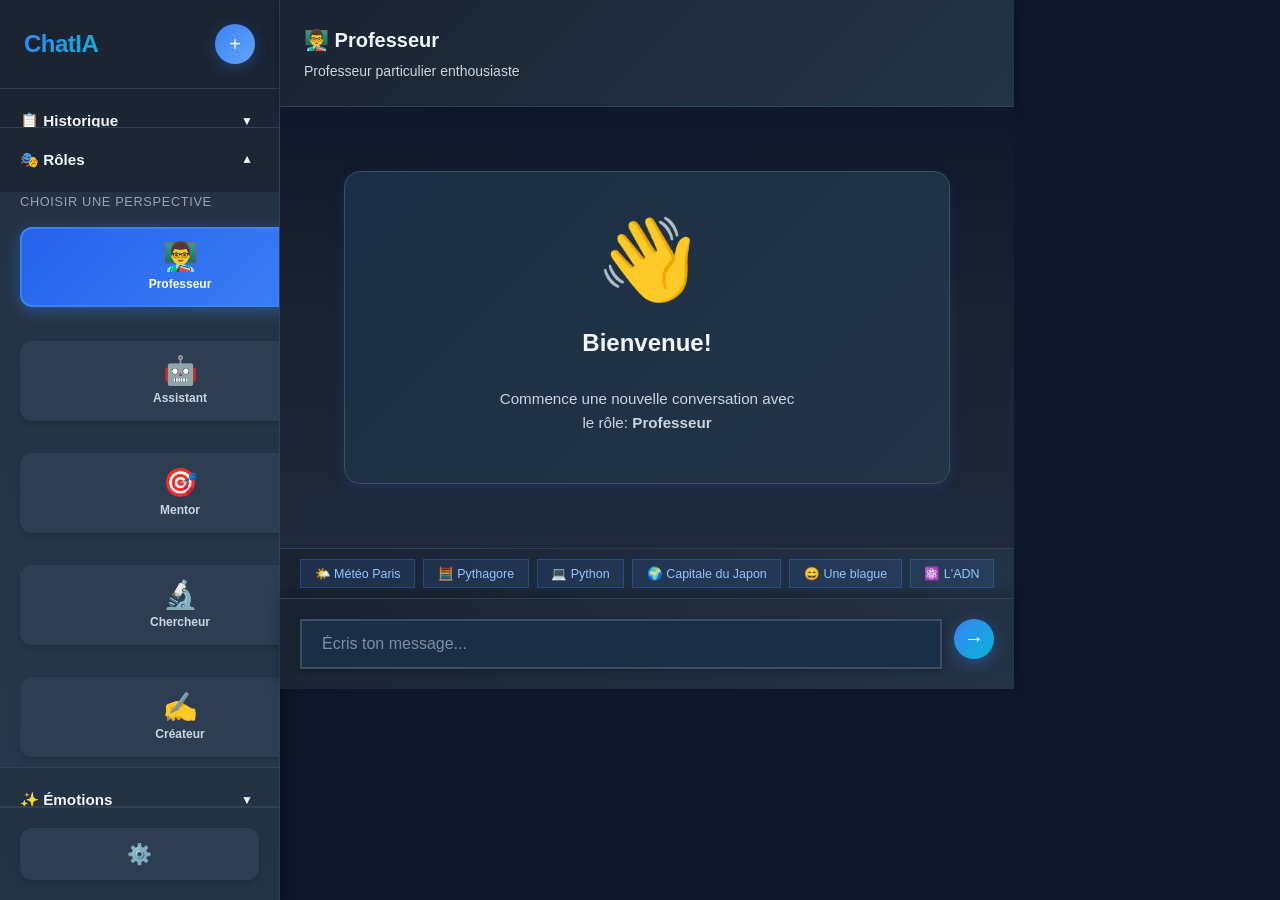
==== index.html @ e0b069ee "first commit" ====
<!DOCTYPE html>
<html lang="fr">
<head>
  <meta charset="UTF-8" />
  <meta name="viewport" content="width=device-width, initial-scale=1.0" />
  <title>ChatBot Intelligent</title>
  <link rel="stylesheet" href="styles.css" />
</head>
<body>
  <div class="app-container">
    <!-- ════════════════════════════════════════════════════════════
         SIDEBAR — Historique + Rôles
         ════════════════════════════════════════════════════════════ -->
    <aside class="sidebar">
      <!-- Header Sidebar -->
      <div class="sidebar-header">
        <h1 class="app-title">ChatIA</h1>
        <button class="btn-new-chat" id="btn-new-chat" title="Nouvelle conversation">
          <span class="icon">+</span>
        </button>
      </div>

      <!-- ACCORDÉON 1: Historique -->
      <div class="accordion-section">
        <button class="accordion-header" id="accordion-historique">
          <span class="accordion-title">📋 Historique</span>
          <span class="accordion-toggle">▼</span>
        </button>
        <div class="accordion-content" id="content-historique">
          <div class="content-inner">
            <div class="historique-list" id="historique-list">
              <!-- Les conversations passées s'ajoutent ici -->
            </div>
            <button class="btn-clear-history" id="btn-clear-history" title="Supprimer l'historique">
              <span class="icon">🗑️</span>
              <span class="text">Supprimer l'historique</span>
            </button>
          </div>
        </div>
      </div>

      <!-- ACCORDÉON 2: Rôles -->
      <div class="accordion-section">
        <button class="accordion-header" id="accordion-roles">
          <span class="accordion-title">🎭 Rôles</span>
          <span class="accordion-toggle">▼</span>
        </button>
        <div class="accordion-content open" id="content-roles">
          <div class="content-inner">
            <p class="accordion-subtitle">Choisir une perspective</p>
            <div class="roles-grid">
              <button class="role-btn-compact active" data-role="professeur" title="Professeur particulier">
                <span class="icon-large">👨‍🏫</span>
                <span class="label">Professeur</span>
              </button>
              <button class="role-btn-compact" data-role="assistant" title="Assistant général">
                <span class="icon-large">🤖</span>
                <span class="label">Assistant</span>
              </button>
              <button class="role-btn-compact" data-role="mentor" title="Mentor motivant">
                <span class="icon-large">🎯</span>
                <span class="label">Mentor</span>
              </button>
              <button class="role-btn-compact" data-role="chercheur" title="Chercheur expert">
                <span class="icon-large">🔬</span>
                <span class="label">Chercheur</span>
              </button>
              <button class="role-btn-compact" data-role="createur" title="Créatif/Écrivain">
                <span class="icon-large">✍️</span>
                <span class="label">Créateur</span>
              </button>
              <button class="role-btn-compact" data-role="developpeur" title="Développeur">
                <span class="icon-large">💻</span>
                <span class="label">Développeur</span>
              </button>
              <button class="role-btn-compact" data-role="analyste" title="Analyste">
                <span class="icon-large">📊</span>
                <span class="label">Analyste</span>
              </button>
              <button class="role-btn-compact" data-role="debatteur" title="Débatteur">
                <span class="icon-large">🎤</span>
                <span class="label">Débatteur</span>
              </button>
              <button class="role-btn-compact" data-role="conteur" title="Conteur">
                <span class="icon-large">📖</span>
                <span class="label">Conteur</span>
              </button>
            </div>
          </div>
        </div>
      </div>

      <!-- ACCORDÉON 3: Personnalités/Émotions -->
      <div class="accordion-section">
        <button class="accordion-header" id="accordion-personalities">
          <span class="accordion-title">✨ Émotions</span>
          <span class="accordion-toggle">▼</span>
        </button>
        <div class="accordion-content" id="content-personalities">
          <div class="content-inner">
            <p class="accordion-subtitle">Ajouter un ton (optionnel)</p>
            <div class="personalities-grid">
              <button class="personality-btn-compact" data-personality="optimiste" title="Optimiste">
                <span class="icon-medium">☀️</span>
                <span class="label">Optimiste</span>
              </button>
              <button class="personality-btn-compact" data-personality="pragmatique" title="Pragmatique">
                <span class="icon-medium">🛠️</span>
                <span class="label">Pragmatique</span>
              </button>
              <button class="personality-btn-compact" data-personality="creatif" title="Créatif">
                <span class="icon-medium">🌈</span>
                <span class="label">Créatif</span>
              </button>
              <button class="personality-btn-compact" data-personality="sarcastique" title="Sarcastique">
                <span class="icon-medium">😏</span>
                <span class="label">Sarcastique</span>
              </button>
              <button class="personality-btn-compact" data-personality="bienveillant" title="Bienveillant">
                <span class="icon-medium">💚</span>
                <span class="label">Bienveillant</span>
              </button>
              <button class="personality-btn-compact" data-personality="passionne" title="Passionné">
                <span class="icon-medium">🔥</span>
                <span class="label">Passionné</span>
              </button>
              <button class="personality-btn-compact" data-personality="analytique" title="Analytique">
                <span class="icon-medium">🧠</span>
                <span class="label">Analytique</span>
              </button>
              <button class="personality-btn-compact" data-personality="audacieux" title="Audacieux">
                <span class="icon-medium">🚀</span>
                <span class="label">Audacieux</span>
              </button>
              <button class="personality-btn-compact" data-personality="none" title="Aucune personnalité">
                <span class="icon-medium">✕</span>
                <span class="label">Aucune</span>
              </button>
            </div>
          </div>
        </div>
      </div>

      <!-- Configuration -->
      <div class="section-config">
        <button class="btn-config" id="btn-config" title="Paramètres">⚙️</button>
      </div>
    </aside>

    <!-- ════════════════════════════════════════════════════════════
         MAIN CHAT ZONE
         ════════════════════════════════════════════════════════════ -->
    <main class="chat-container">
      <!-- Header Chat -->
      <header class="chat-header">
        <div class="header-info">
          <h2 id="current-role-display">👨‍🏫 Professeur</h2>
          <p id="current-role-desc">Professeur particulier enthousiaste</p>
        </div>
        <button class="btn-menu" id="btn-menu-toggle">☰</button>
      </header>

      <!-- Zone Messages -->
      <div class="chat-messages" id="chat-messages">
        <div class="message-welcome">
          <div class="welcome-icon">👋</div>
          <h3>Bienvenue!</h3>
          <p id="welcome-text">Sélectionnez un rôle et commencez à discuter</p>
        </div>
      </div>

      <!-- Suggestion Chips -->
      <div class="suggestion-chips" id="suggestion-chips">
        <button class="chip" data-query="météo Paris">🌤️ Météo Paris</button>
        <button class="chip" data-query="Théorème de Pythagore">🧮 Pythagore</button>
        <button class="chip" data-query="Apprendre Python">💻 Python</button>
        <button class="chip" data-query="Capitale du Japon">🌍 Capitale du Japon</button>
        <button class="chip" data-query="Raconte-moi une blague">😄 Une blague</button>
        <button class="chip" data-query="L'ADN c'est quoi ?">⚛️ L'ADN</button>
      </div>

      <!-- Zone Saisie -->
      <form class="chat-input-form" id="chat-form">
        <input
          type="text"
          id="chat-input"
          class="chat-input"
          placeholder="Écris ton message..."
          autocomplete="off"
        />
        <button type="submit" class="btn-send" title="Envoyer">
          <span class="icon">→</span>
        </button>
      </form>
    </main>
  </div>

  <!-- ════════════════════════════════════════════════════════════
       MODAL CONFIGURATION
       ════════════════════════════════════════════════════════════ -->
  <div class="modal" id="modal-config">
    <div class="modal-content">
      <div class="modal-header">
        <h3>Paramètres API</h3>
        <button class="btn-close" id="btn-close-modal">✕</button>
      </div>

      <div class="modal-body">
        <div class="config-group">
          <label>Clé Claude (Anthropic)</label>
          <input type="password" id="input-claude" placeholder="sk-ant-…" autocomplete="off" />
          <small>Obtenir une clé : <a href="https://console.anthropic.com" target="_blank">console.anthropic.com</a></small>
        </div>

        <div class="config-group">
          <label>Clé Gemini (Google)</label>
          <input type="password" id="input-gemini" placeholder="AIzaSy…" autocomplete="off" />
          <small>Obtenir une clé : <a href="https://aistudio.google.com/apikey" target="_blank">aistudio.google.com/apikey</a></small>
        </div>

        <div class="config-group">
          <label>Clé Google Custom Search</label>
          <input type="password" id="input-apikey" placeholder="AIzaSy…" autocomplete="off" />
          <small>Obtenir une clé : <a href="https://console.cloud.google.com" target="_blank">console.cloud.google.com</a></small>
        </div>
      </div>

      <div class="modal-footer">
        <button class="btn btn-secondary" id="btn-clear-keys">Effacer</button>
        <button class="btn btn-primary" id="btn-save-keys">Enregistrer</button>
      </div>

      <div id="config-message" class="config-message"></div>
    </div>
  </div>

  <!-- ════════════════════════════════════════════════════════════
       INDICATEUR FRAPPE
       ════════════════════════════════════════════════════════════ -->
  <div class="typing-indicator" id="typing-indicator">
    <span class="dot"></span>
    <span class="dot"></span>
    <span class="dot"></span>
  </div>

  <script src="roles.js"></script>
  <script src="lessons.js"></script>
  <script src="api.js"></script>
  <script src="storage.js"></script>
  <script src="chat.js"></script>
</body>
</html>
---- styles.css ----
/* ═══════════════════════════════════════════════════════════════════════════
   VARIABLES & DESIGN SYSTEM - DARK MODE MODERNE & PROFESSIONNEL
   ═══════════════════════════════════════════════════════════════════════════ */

:root {
  --primary: #3b82f6;
  --primary-dark: #1e40af;
  --primary-light: #60a5fa;
  --secondary: #06b6d4;
  --accent: #f97316;
  --success: #10b981;
  --warning: #f59e0b;
  --error: #ef4444;

  /* Dark Mode - Sombre & Moderne */
  --bg-primary: #0f172a;
  --bg-secondary: #1a2332;
  --bg-tertiary: #243447;
  --bg-light: #2d3e52;
  --bg-dark: #0a0f1a;

  --text-primary: #f1f5f9;
  --text-secondary: #cbd5e1;
  --text-light: #94a3b8;
  --text-invert: #ffffff;

  --border: #334155;
  --border-light: #475569;

  --shadow-sm: 0 1px 3px 0 rgba(0, 0, 0, 0.3);
  --shadow-md: 0 4px 12px 0 rgba(0, 0, 0, 0.4);
  --shadow-lg: 0 10px 24px 0 rgba(0, 0, 0, 0.5);
  --shadow-xl: 0 20px 40px 0 rgba(0, 0, 0, 0.6);

  --radius-sm: 0.375rem;
  --radius-md: 0.5rem;
  --radius-lg: 0.75rem;
  --radius-xl: 1rem;
  --radius-2xl: 1.5rem;

  --transition: all 0.3s cubic-bezier(0.4, 0, 0.2, 1);
  --transition-fast: all 0.15s ease;
}

/* ═══════════════════════════════════════════════════════════════════════════
   RESET & BASE STYLES
   ═══════════════════════════════════════════════════════════════════════════ */

* {
  margin: 0;
  padding: 0;
  box-sizing: border-box;
}

html {
  scroll-behavior: smooth;
}

body {
  font-family: -apple-system, BlinkMacSystemFont, 'Segoe UI', 'Roboto', 'Oxygen',
    'Ubuntu', 'Cantarell', 'Fira Sans', 'Droid Sans', 'Helvetica Neue',
    sans-serif;
  background: linear-gradient(135deg, #0f172a 0%, #1a2332 50%, #243447 100%);
  color: var(--text-primary);
  line-height: 1.6;
  -webkit-font-smoothing: antialiased;
  -moz-osx-font-smoothing: grayscale;
  min-height: 100vh;
}

button {
  font-family: inherit;
  font-size: inherit;
  cursor: pointer;
  border: none;
  outline: none;
}

input,
textarea {
  font-family: inherit;
  font-size: inherit;
}

a {
  color: var(--primary);
  text-decoration: none;
  transition: var(--transition-fast);
}

a:hover {
  color: var(--primary-dark);
  text-decoration: underline;
}

/* ═══════════════════════════════════════════════════════════════════════════
   LAYOUT PRINCIPAL
   ═══════════════════════════════════════════════════════════════════════════ */

.app-container {
  display: flex;
  height: 100vh;
  background-color: var(--bg-primary);
}

/* ─── SIDEBAR ─── */
.sidebar {
  width: 280px;
  background: linear-gradient(180deg, #1a2332 0%, #243447 100%);
  border-right: 1px solid var(--border);
  display: flex;
  flex-direction: column;
  overflow-y: auto;
  overflow-x: hidden;
  transition: var(--transition);
  box-shadow: 4px 0 12px rgba(0, 0, 0, 0.4);
}

.sidebar-header {
  display: flex;
  align-items: center;
  justify-content: space-between;
  padding: 1.5rem;
  border-bottom: 1px solid var(--border);
  gap: 0.75rem;
  flex-shrink: 0;
}

.app-title {
  font-size: 1.5rem;
  font-weight: 700;
  background: linear-gradient(135deg, var(--primary) 0%, var(--secondary) 100%);
  -webkit-background-clip: text;
  -webkit-text-fill-color: transparent;
  background-clip: text;
  margin: 0;
  letter-spacing: -0.5px;
}

.btn-new-chat {
  width: 2.5rem;
  height: 2.5rem;
  border-radius: 50%;
  background: linear-gradient(135deg, var(--primary) 0%, var(--primary-light) 100%);
  color: var(--text-invert);
  display: flex;
  align-items: center;
  justify-content: center;
  font-size: 1.25rem;
  transition: var(--transition-fast);
  box-shadow: 0 4px 15px rgba(59, 130, 246, 0.3);
  border: none;
  cursor: pointer;
}

.btn-new-chat:hover {
  transform: translateY(-2px);
  box-shadow: 0 8px 25px rgba(59, 130, 246, 0.4);
}

.btn-new-chat:active {
  transform: translateY(0);
}

/* ─── SECTIONS DE LA SIDEBAR ─── */
.section-historique,
.section-roles {
  padding: 1.25rem;
  flex: 1;
  min-height: 0;
  display: flex;
  flex-direction: column;
}

.section-historique {
  border-bottom: 1px solid var(--border);
}

.section-title {
  font-size: 0.875rem;
  font-weight: 600;
  text-transform: uppercase;
  letter-spacing: 0.05em;
  color: var(--text-secondary);
  margin-bottom: 0.75rem;
}

.historique-list {
  display: flex;
  flex-direction: column;
  gap: 0.5rem;
  overflow-y: auto;
  flex: 1;
  min-height: 0;
}

.historique-item {
  padding: 0.75rem;
  background-color: #2d3e52;
  border: 1px solid transparent;
  border-radius: var(--radius-md);
  cursor: pointer;
  transition: var(--transition-fast);
  font-size: 0.875rem;
  color: #cbd5e1;
  white-space: nowrap;
  overflow: hidden;
  text-overflow: ellipsis;
  box-shadow: 0 2px 6px rgba(0, 0, 0, 0.2);
}

.historique-item:hover {
  background-color: #3f4f63;
  color: #f1f5f9;
  border-color: #3b82f6;
  transform: translateX(2px);
  box-shadow: 0 4px 8px rgba(59, 130, 246, 0.2);
}

.historique-item.active {
  background: linear-gradient(135deg, #2563eb 0%, #3b82f6 100%);
  color: #ffffff;
  border-color: #3b82f6;
  box-shadow: 0 4px 12px rgba(59, 130, 246, 0.3);
  font-weight: 600;
}

/* ─── ROLES ─── */
.roles-list {
  display: flex;
  flex-direction: column;
  gap: 0.75rem;
}

.role-btn {
  display: flex;
  align-items: center;
  gap: 0.75rem;
  padding: 0.875rem 1.125rem;
  background-color: #2d3e52;
  border: 2px solid transparent;
  border-radius: var(--radius-lg);
  transition: var(--transition-fast);
  cursor: pointer;
  text-align: left;
  color: #cbd5e1;
  box-shadow: 0 2px 6px rgba(0, 0, 0, 0.2);
}

.role-btn:hover {
  background-color: #3f4f63;
  border-color: #3b82f6;
  color: #f1f5f9;
  transform: translateY(-1px);
  box-shadow: 0 4px 12px rgba(59, 130, 246, 0.2);
}

.role-btn.active {
  background: linear-gradient(135deg, #2563eb 0%, #3b82f6 100%);
  border-color: #3b82f6;
  color: #ffffff;
  box-shadow: 0 4px 15px rgba(59, 130, 246, 0.4);
  transform: translateY(-1px);
}

.role-icon {
  font-size: 1.5rem;
  line-height: 1;
}

.role-name {
  font-size: 0.875rem;
  font-weight: 600;
  flex: 1;
}

/* ─── CONFIG SECTION ─── */
.section-config {
  padding: 1.25rem;
  border-top: 1px solid var(--border);
  flex-shrink: 0;
}

.btn-config {
  width: 100%;
  padding: 0.75rem;
  background-color: #2d3e52;
  border: 2px solid transparent;
  border-radius: var(--radius-lg);
  font-size: 1.25rem;
  transition: var(--transition-fast);
  box-shadow: 0 2px 6px rgba(0, 0, 0, 0.2);
  cursor: pointer;
  color: #cbd5e1;
}

.btn-config:hover {
  background-color: #3f4f63;
  border-color: #3b82f6;
  transform: translateY(-1px);
}

/* ═══════════════════════════════════════════════════════════════════════════
   RÔLES ET PERSONNALITÉS - NOUVELLE STRUCTURE
   ═══════════════════════════════════════════════════════════════════════════ */

.section-header-compact {
  display: flex;
  flex-direction: column;
  gap: 0.25rem;
  margin-bottom: 1rem;
}

.section-subtitle {
  font-size: 0.75rem;
  color: var(--text-light);
  font-weight: 500;
  text-transform: uppercase;
  letter-spacing: 0.05em;
}

/* ═══════════════════════════════════════════════════════════════════════════
   ACCORDÉONS
   ═══════════════════════════════════════════════════════════════════════════ */

.accordion-section {
  border-bottom: 1px solid var(--border);
  overflow: hidden;
}

.accordion-header {
  width: 100%;
  display: flex;
  align-items: center;
  justify-content: space-between;
  padding: 1.25rem;
  background-color: transparent;
  border: none;
  cursor: pointer;
  transition: var(--transition-fast);
  font-weight: 600;
  font-size: 0.95rem;
  color: var(--text-primary);
  gap: 1rem;
}

.accordion-header:hover {
  background-color: rgba(59, 130, 246, 0.1);
  color: var(--primary-light);
}

.accordion-title {
  flex: 1;
  text-align: left;
}

.accordion-toggle {
  display: inline-flex;
  align-items: center;
  justify-content: center;
  width: 24px;
  height: 24px;
  transition: transform 0.3s ease;
  line-height: 1;
  font-size: 0.75rem;
}

.accordion-content {
  max-height: 0;
  overflow: hidden;
  transition: max-height 0.3s ease, padding 0.3s ease;
  background-color: rgba(45, 62, 82, 0.5);
}

.accordion-content.open {
  max-height: 1000px;
  overflow-y: auto;
}

.accordion-header[aria-expanded="true"] .accordion-toggle {
  transform: rotate(180deg);
}

.content-inner {
  padding: 0 1.25rem 1.25rem 1.25rem;
  display: flex;
  flex-direction: column;
  gap: 1rem;
}

.accordion-subtitle {
  font-size: 0.8rem;
  color: var(--text-light);
  font-weight: 500;
  text-transform: uppercase;
  letter-spacing: 0.05em;
  margin: 0;
}

/* ─── BOUTON SUPPRESSION HISTORIQUE ─── */
.btn-clear-history {
  display: flex;
  align-items: center;
  gap: 0.75rem;
  padding: 0.75rem 1rem;
  width: 100%;
  background-color: rgba(239, 68, 68, 0.1);
  border: 1px solid rgba(239, 68, 68, 0.3);
  border-radius: var(--radius-lg);
  color: #fca5a5;
  font-weight: 600;
  font-size: 0.875rem;
  cursor: pointer;
  transition: var(--transition-fast);
}

.btn-clear-history:hover {
  background-color: rgba(239, 68, 68, 0.2);
  border-color: #ef4444;
  color: #fecaca;
  transform: translateY(-1px);
}

.btn-clear-history:active {
  transform: translateY(0);
}

.btn-clear-history .icon {
  font-size: 1rem;
}

.btn-clear-history .text {
  flex: 1;
}

/* ─── GRILLE DES RÔLES ─── */
.roles-grid {
  display: grid;
  grid-template-columns: repeat(3, 1fr);
  gap: 0.5rem;
}

.role-btn-compact {
  display: flex;
  flex-direction: column;
  align-items: center;
  justify-content: center;
  gap: 0.375rem;
  padding: 0.75rem 0.5rem;
  background-color: #2d3e52;
  border: 2px solid transparent;
  border-radius: var(--radius-lg);
  cursor: pointer;
  transition: var(--transition-fast);
  box-shadow: 0 2px 6px rgba(0, 0, 0, 0.2);
  min-height: 80px;
}

.role-btn-compact:hover {
  background-color: #3f4f63;
  border-color: var(--primary-light);
  transform: translateY(-2px);
  box-shadow: 0 4px 12px rgba(59, 130, 246, 0.2);
}

.role-btn-compact.active {
  background: linear-gradient(135deg, #2563eb 0%, #3b82f6 100%);
  border-color: #3b82f6;
  box-shadow: 0 4px 15px rgba(59, 130, 246, 0.4);
  transform: translateY(-2px);
}

.role-btn-compact .icon-large {
  font-size: 1.75rem;
  line-height: 1;
  display: block;
}

.role-btn-compact .label {
  font-size: 0.75rem;
  font-weight: 600;
  color: #cbd5e1;
  text-align: center;
  line-height: 1.2;
}

.role-btn-compact.active .label {
  color: #ffffff;
}

/* ─── GRILLE DES PERSONNALITÉS ─── */
.section-personalities {
  padding: 1.25rem;
  border-bottom: 1px solid var(--border);
}

.personalities-grid {
  display: grid;
  grid-template-columns: repeat(3, 1fr);
  gap: 0.5rem;
}

.personality-btn-compact {
  display: flex;
  flex-direction: column;
  align-items: center;
  justify-content: center;
  gap: 0.375rem;
  padding: 0.75rem 0.5rem;
  background-color: #2d3e52;
  border: 2px solid transparent;
  border-radius: var(--radius-lg);
  cursor: pointer;
  transition: var(--transition-fast);
  box-shadow: 0 2px 6px rgba(0, 0, 0, 0.2);
  min-height: 75px;
}

.personality-btn-compact:hover {
  background-color: #3f4f63;
  border-color: #10b981;
  transform: translateY(-2px);
  box-shadow: 0 4px 12px rgba(16, 185, 129, 0.2);
}

.personality-btn-compact.active {
  background: linear-gradient(135deg, #059669 0%, #10b981 100%);
  border-color: #10b981;
  box-shadow: 0 4px 15px rgba(16, 185, 129, 0.4);
  transform: translateY(-2px);
}

.personality-btn-compact .icon-medium {
  font-size: 1.5rem;
  line-height: 1;
  display: block;
}

.personality-btn-compact .label {
  font-size: 0.7rem;
  font-weight: 600;
  color: #cbd5e1;
  text-align: center;
  line-height: 1.2;
}

.personality-btn-compact.active .label {
  color: #ffffff;
}
  box-shadow: 0 4px 12px rgba(59, 130, 246, 0.2);
  color: #f1f5f9;
}

/* ═══════════════════════════════════════════════════════════════════════════
   CHAT CONTAINER
   ═══════════════════════════════════════════════════════════════════════════ */

.chat-container {
  flex: 1;
  display: flex;
  flex-direction: column;
  background-color: var(--bg-primary);
}

/* ─── CHAT HEADER ─── */
.chat-header {
  display: flex;
  align-items: center;
  justify-content: space-between;
  padding: 1.5rem;
  border-bottom: 1px solid var(--border);
  background: linear-gradient(135deg, #1a2332 0%, #243447 100%);
  flex-shrink: 0;
  box-shadow: 0 4px 12px rgba(0, 0, 0, 0.3);
}

.header-info h2 {
  font-size: 1.25rem;
  margin: 0;
  margin-bottom: 0.25rem;
}

.header-info p {
  font-size: 0.875rem;
  color: var(--text-secondary);
  margin: 0;
}

.btn-menu {
  display: none;
  font-size: 1.5rem;
  background: none;
  color: var(--text-primary);
}

/* ─── CHAT MESSAGES ZONE ─── */
.chat-messages {
  flex: 1;
  overflow-y: auto;
  padding: 2rem 2rem;
  display: flex;
  flex-direction: column;
  gap: 1.5rem;
  background: linear-gradient(180deg, #0f172a 0%, #1a2332 50%, #1e293b 100%);
  scroll-behavior: smooth;
}

.chat-messages::-webkit-scrollbar {
  width: 6px;
}

.chat-messages::-webkit-scrollbar-track {
  background: transparent;
}

.chat-messages::-webkit-scrollbar-thumb {
  background: var(--border);
  border-radius: 3px;
}

.chat-messages::-webkit-scrollbar-thumb:hover {
  background: var(--text-light);
}

/* Message Welcome */
.message-welcome {
  display: flex;
  flex-direction: column;
  align-items: center;
  justify-content: center;
  text-align: center;
  gap: 1.5rem;
  padding: 3rem 2rem;
  color: #cbd5e1;
  background: linear-gradient(135deg, #1a2f45 0%, #243447 100%);
  border-radius: var(--radius-xl);
  margin: 2rem;
  border: 1px solid #3f4f63;
  box-shadow: 0 4px 12px rgba(59, 130, 246, 0.15);
}

.welcome-icon {
  font-size: 5rem;
  line-height: 1;
  animation: bounce 2s ease-in-out infinite;
}

@keyframes bounce {
  0%, 100% { transform: translateY(0); }
  50% { transform: translateY(-10px); }
}

.message-welcome h3 {
  font-size: 1.5rem;
  color: #f1f5f9;
  margin: 0;
  font-weight: 700;
}

.message-welcome p {
  margin: 0;
  max-width: 300px;
  font-size: 0.95rem;
  line-height: 1.6;
}

/* Messages */
.message {
  display: flex;
  gap: 0.75rem;
  animation: slideIn 0.3s ease-out;
}

@keyframes slideIn {
  from {
    opacity: 0;
    transform: translateY(10px);
  }
  to {
    opacity: 1;
    transform: translateY(0);
  }
}

.message.user {
  justify-content: flex-end;
}

.message.user .message-content {
  background: linear-gradient(135deg, #2563eb 0%, #3b82f6 100%);
  color: #ffffff;
  border-radius: var(--radius-2xl) var(--radius-2xl) var(--radius-sm) var(--radius-2xl);
  box-shadow: 0 8px 24px rgba(37, 99, 235, 0.35);
}

.message.bot {
  justify-content: flex-start;
}

.message.bot .message-content {
  background-color: #2d3e52;
  color: #f1f5f9;
  border-radius: var(--radius-2xl) var(--radius-2xl) var(--radius-2xl) var(--radius-sm);
  box-shadow: 0 4px 12px rgba(0, 0, 0, 0.4);
  border: 1px solid #3f4f63;
}

.message-avatar {
  width: 2rem;
  height: 2rem;
  border-radius: 50%;
  display: flex;
  align-items: center;
  justify-content: center;
  font-size: 1.25rem;
  flex-shrink: 0;
  background-color: var(--bg-tertiary);
  line-height: 1;
}

.message.user .message-avatar {
  order: 2;
  background: linear-gradient(135deg, var(--primary), var(--secondary));
  color: var(--text-invert);
}

.message-content {
  max-width: 70%;
  padding: 1rem 1.25rem;
  border-radius: var(--radius-2xl);
  line-height: 1.6;
  word-break: break-word;
  white-space: pre-wrap;
  overflow-wrap: break-word;
}

.message.user .message-content {
  max-width: 85%;
}

@media (max-width: 768px) {
  .message-content {
    max-width: 85%;
  }
  .message.user .message-content {
    max-width: 100%;
  }
}

/* Markdown en simple */
.message-content strong {
  font-weight: 600;
}

.message-content em {
  font-style: italic;
}

.message-content code {
  background-color: rgba(0, 0, 0, 0.1);
  padding: 0.2rem 0.4rem;
  border-radius: var(--radius-sm);
  font-family: 'Courier New', monospace;
  font-size: 0.9em;
}

.message-content a {
  text-decoration: underline;
  font-weight: 500;
}

.message.bot .message-content a {
  color: var(--primary);
}

.message.user .message-content a {
  color: inherit;
}

/* Typing Indicator */
.typing-bubble {
  display: flex;
  gap: 0.4rem;
  padding: 1rem 1.25rem;
  background-color: #2d3e52;
  border-radius: var(--radius-2xl);
  width: fit-content;
  box-shadow: 0 4px 12px rgba(0, 0, 0, 0.3);
  border: 1px solid #3f4f63;
}

.typing-dot {
  width: 0.5rem;
  height: 0.5rem;
  border-radius: 50%;
  background: linear-gradient(135deg, var(--primary), var(--secondary));
  animation: typingBounce 1.4s infinite;
  box-shadow: 0 0 4px rgba(59, 130, 246, 0.4);
}

.typing-dot:nth-child(2) {
  animation-delay: 0.2s;
}

.typing-dot:nth-child(3) {
  animation-delay: 0.4s;
}

@keyframes typingBounce {
  0%,
  60%,
  100% {
    transform: translateY(0);
    opacity: 0.6;
  }
  30% {
    transform: translateY(-10px);
    opacity: 1;
  }
}

.typing-label {
  font-size: 0.78rem;
  color: var(--text-light);
  margin-left: 0.25rem;
  font-style: italic;
  align-self: center;
  white-space: nowrap;
}

/* ─── SUGGESTION CHIPS ─── */
.suggestion-chips {
  display: flex;
  flex-wrap: wrap;
  gap: 0.5rem;
  padding: 0.625rem 1.25rem;
  background: linear-gradient(135deg, #1a2332 0%, #243447 100%);
  border-top: 1px solid var(--border);
  flex-shrink: 0;
}

.suggestion-chips.hidden {
  display: none;
}

.chip {
  padding: 0.35rem 0.85rem;
  background: rgba(59, 130, 246, 0.12);
  border: 1px solid rgba(59, 130, 246, 0.3);
  border-radius: var(--radius-full);
  color: #93c5fd;
  font-size: 0.78rem;
  cursor: pointer;
  transition: var(--transition-fast);
  white-space: nowrap;
}

.chip:hover {
  background: rgba(59, 130, 246, 0.25);
  border-color: var(--primary);
  color: var(--text-primary);
  transform: translateY(-1px);
}

/* ─── CHAT INPUT FORM ─── */
.chat-input-form {
  display: flex;
  gap: 0.75rem;
  padding: 1.25rem;
  background: linear-gradient(135deg, #1a2332 0%, #243447 100%);
  border-top: 1px solid var(--border);
  flex-shrink: 0;
  box-shadow: 0 -4px 12px rgba(0, 0, 0, 0.3);
}

.chat-input {
  flex: 1;
  padding: 0.875rem 1.25rem;
  background-color: #1a2f45;
  border: 2px solid #3f4f63;
  border-radius: var(--radius-full);
  font-size: 1rem;
  color: #f1f5f9;
  transition: var(--transition-fast);
  outline: none;
  box-shadow: 0 2px 8px rgba(0, 0, 0, 0.3);
}

.chat-input:focus {
  border-color: #3b82f6;
  background-color: #22334a;
  box-shadow: 0 0 0 3px rgba(59, 130, 246, 0.25);
}

.chat-input::placeholder {
  color: #7a8fa5;
}

.btn-send {
  width: 2.75rem;
  height: 2.75rem;
  background: linear-gradient(135deg, var(--primary) 0%, var(--secondary) 100%);
  color: var(--text-invert);
  border-radius: 50%;
  display: flex;
  align-items: center;
  justify-content: center;
  font-size: 1.25rem;
  transition: var(--transition-fast);
  box-shadow: 0 4px 15px rgba(59, 130, 246, 0.35);
  flex-shrink: 0;
  border: none;
  cursor: pointer;
}

.btn-send:hover {
  transform: translateY(-2px);
  box-shadow: 0 8px 25px rgba(59, 130, 246, 0.4);
}

.btn-send:active {
  transform: translateY(0);
}

.btn-send:disabled {
  opacity: 0.6;
  cursor: not-allowed;
  transform: none;
}

/* ═══════════════════════════════════════════════════════════════════════════
   MODAL CONFIGURATION
   ═══════════════════════════════════════════════════════════════════════════ */

.modal {
  display: none;
  position: fixed;
  inset: 0;
  background-color: rgba(0, 0, 0, 0.5);
  backdrop-filter: blur(4px);
  z-index: 1000;
  animation: fadeIn 0.3s ease-out;
}

.modal.active {
  display: flex;
  align-items: center;
  justify-content: center;
}

@keyframes fadeIn {
  from {
    opacity: 0;
  }
  to {
    opacity: 1;
  }
}

.modal-content {
  background: linear-gradient(180deg, #1a2332 0%, #243447 100%);
  border-radius: var(--radius-2xl);
  max-width: 500px;
  width: 90%;
  max-height: 80vh;
  overflow-y: auto;
  box-shadow: 0 25px 50px rgba(0, 0, 0, 0.5);
  animation: slideUp 0.3s ease-out;
  border: 1px solid #3f4f63;
}

@keyframes slideUp {
  from {
    transform: translateY(20px);
    opacity: 0;
  }
  to {
    transform: translateY(0);
    opacity: 1;
  }
}

.modal-header {
  display: flex;
  align-items: center;
  justify-content: space-between;
  padding: 1.5rem;
  border-bottom: 1px solid #3f4f63;
  flex-shrink: 0;
}

.modal-header h3 {
  font-size: 1.25rem;
  margin: 0;
  color: #f1f5f9;
}

.btn-close {
  width: 2.25rem;
  height: 2.25rem;
  background-color: #3f4f63;
  border-radius: 50%;
  display: flex;
  align-items: center;
  justify-content: center;
  font-size: 1.25rem;
  transition: var(--transition-fast);
  color: #cbd5e1;
  cursor: pointer;
  border: none;
}

.btn-close:hover {
  background-color: #dc2626;
  color: #ffffff;
}

.modal-body {
  padding: 1.5rem;
  display: flex;
  flex-direction: column;
  gap: 1.5rem;
}

.config-group {
  display: flex;
  flex-direction: column;
  gap: 0.5rem;
}

.config-group label {
  font-size: 0.875rem;
  font-weight: 600;
  color: #f1f5f9;
}

.config-group input {
  padding: 0.75rem;
  border: 2px solid #3f4f63;
  border-radius: var(--radius-md);
  background-color: #1a2f45;
  color: #f1f5f9;
  transition: var(--transition-fast);
  outline: none;
  box-shadow: 0 2px 6px rgba(0, 0, 0, 0.2);
}

.config-group input:focus {
  border-color: #3b82f6;
  box-shadow: 0 4px 12px rgba(59, 130, 246, 0.3);
  background-color: #22334a;
}

.config-group small {
  font-size: 0.75rem;
  color: #cbd5e1;
  line-height: 1.4;
}

.modal-footer {
  display: flex;
  gap: 0.75rem;
  padding: 1.5rem;
  border-top: 1px solid #3f4f63;
  flex-shrink: 0;
}

.btn {
  padding: 0.75rem 1.5rem;
  border-radius: var(--radius-lg);
  font-weight: 600;
  font-size: 0.875rem;
  transition: var(--transition-fast);
  flex: 1;
}

.btn-primary {
  background: linear-gradient(135deg, var(--primary) 0%, var(--secondary) 100%);
  color: var(--text-invert);
  box-shadow: 0 4px 15px rgba(59, 130, 246, 0.3);
}

.btn-primary:hover {
  transform: translateY(-2px);
  box-shadow: 0 8px 25px rgba(59, 130, 246, 0.4);
}

.btn-secondary {
  background-color: #3f4f63;
  color: #f1f5f9;
  border: 2px solid #3f4f63;
  box-shadow: 0 2px 6px rgba(0, 0, 0, 0.2);
}

.btn-secondary:hover {
  background-color: #4f5f73;
  border-color: #3b82f6;
  transform: translateY(-1px);
  box-shadow: 0 4px 12px rgba(59, 130, 246, 0.2);
}

.config-message {
  padding: 1rem;
  border-radius: var(--radius-md);
  font-size: 0.875rem;
  text-align: center;
  min-height: 1.5rem;
  display: none;
}

.config-message.show {
  display: block;
}

.config-message.success {
  background-color: rgba(16, 185, 129, 0.15);
  color: #86efac;
  border: 1px solid rgba(16, 185, 129, 0.4);
}

.config-message.error {
  background-color: rgba(239, 68, 68, 0.15);
  color: #fca5a5;
  border: 1px solid rgba(239, 68, 68, 0.4);
}

/* ═══════════════════════════════════════════════════════════════════════════
   RESPONSIVE
   ═══════════════════════════════════════════════════════════════════════════ */

@media (max-width: 1024px) {
  .sidebar {
    width: 260px;
  }

  .chat-messages {
    padding: 1.5rem;
  }
}

@media (max-width: 768px) {
  .sidebar {
    position: fixed;
    left: 0;
    top: 0;
    height: 100%;
    z-index: 999;
    width: 260px;
    transform: translateX(-100%);
    transition: var(--transition);
  }

  .sidebar.active {
    transform: translateX(0);
    box-shadow: var(--shadow-xl);
  }

  .btn-menu {
    display: flex;
  }

  .app-container {
    flex-direction: column;
  }

  .chat-container {
    width: 100%;
  }

  .chat-messages {
    padding: 1rem;
  }

  .message-content {
    max-width: 85%;
  }

  .modal-content {
    width: 95%;
    max-height: 90vh;
  }

  /* Accordéons et grilles responsifs */
  .accordion-header {
    padding: 1rem;
    font-size: 0.9rem;
  }

  .content-inner {
    padding: 0 1rem 1rem 1rem;
  }

  .roles-grid,
  .personalities-grid {
    grid-template-columns: repeat(3, 1fr);
  }

  .role-btn-compact,
  .personality-btn-compact {
    min-height: 70px;
    padding: 0.5rem 0.375rem;
  }

  .role-btn-compact .icon-large {
    font-size: 1.5rem;
  }

  .personality-btn-compact .icon-medium {
    font-size: 1.25rem;
  }

  .role-btn-compact .label,
  .personality-btn-compact .label {
    font-size: 0.65rem;
  }

  .btn-clear-history {
    padding: 0.7rem 0.75rem;
    font-size: 0.8rem;
  }

  .btn-clear-history .icon {
    font-size: 0.9rem;
  }
}

@media (max-width: 480px) {
  .sidebar {
    width: 100%;
  }

  .chat-header {
    padding: 1rem;
  }

  .chat-input-form {
    padding: 1rem;
    gap: 0.5rem;
  }

  .chat-input {
    padding: 0.75rem 1rem;
    font-size: 16px;
  }

  /* Rôles et Personnalités - Très petits écrans */
  .roles-grid,
  .personalities-grid {
    grid-template-columns: repeat(2, 1fr);
  }

  .role-btn-compact,
  .personality-btn-compact {
    min-height: 65px;
  }

  .role-btn-compact .icon-large {
    font-size: 1.25rem;
  }

  .personality-btn-compact .icon-medium {
    font-size: 1rem;
  }

  .role-btn-compact .label,
  .personality-btn-compact .label {
    font-size: 0.6rem;
  }
}

  .btn-send {
    width: 2.5rem;
    height: 2.5rem;
  }

  .message-content {
    max-width: 100%;
    padding: 0.75rem 1rem;
  }

  .role-btn {
    padding: 0.625rem 0.75rem;
  }

  .role-name {
    font-size: 0.8rem;
  }
}

/* ═══════════════════════════════════════════════════════════════════════════
   UTILITAIRES
   ═══════════════════════════════════════════════════════════════════════════ */

.icon {
  display: inline-flex;
  align-items: center;
  justify-content: center;
  line-height: 1;
}

.hidden {
  display: none;
}

.invisible {
  visibility: hidden;
}

.sr-only {
  position: absolute;
  width: 1px;
  height: 1px;
  padding: 0;
  margin: -1px;
  overflow: hidden;
  clip: rect(0, 0, 0, 0);
  white-space: nowrap;
  border-width: 0;
}

/* ═══════════════════════════════════════════════════════════════════════════
   PAGE D'ACCUEIL - HOME PAGE
   ═══════════════════════════════════════════════════════════════════════════ */

.home-page {
  overflow-x: hidden;
}

.home-container {
  display: flex;
  flex-direction: column;
  min-height: 100vh;
}

/* Navigation */
.home-nav {
  background: linear-gradient(135deg, #1a2332 0%, #243447 100%);
  border-bottom: 1px solid var(--border);
  position: sticky;
  top: 0;
  z-index: 100;
  box-shadow: 0 4px 12px rgba(0, 0, 0, 0.4);
}

.nav-content {
  max-width: 1400px;
  margin: 0 auto;
  padding: 1.5rem 2rem;
  display: flex;
  align-items: center;
  justify-content: space-between;
}

.nav-logo {
  font-size: 1.5rem;
  font-weight: 700;
  background: linear-gradient(135deg, var(--primary) 0%, var(--secondary) 100%);
  -webkit-background-clip: text;
  -webkit-text-fill-color: transparent;
  background-clip: text;
  margin: 0;
  letter-spacing: -0.5px;
}

.nav-buttons {
  display: flex;
  gap: 1rem;
  align-items: center;
}

/* Hero Section */
.hero {
  max-width: 1400px;
  margin: 0 auto;
  width: 100%;
  padding: 6rem 2rem;
  display: grid;
  grid-template-columns: 1fr 1fr;
  gap: 4rem;
  align-items: center;
}

.hero-content {
  display: flex;
  flex-direction: column;
  gap: 2rem;
}

.hero-title {
  font-size: 3.5rem;
  font-weight: 800;
  line-height: 1.2;
  background: linear-gradient(135deg, var(--primary) 0%, var(--secondary) 100%);
  -webkit-background-clip: text;
  -webkit-text-fill-color: transparent;
  background-clip: text;
}

.hero-subtitle {
  font-size: 1.25rem;
  color: var(--text-secondary);
  line-height: 1.6;
}

.btn-large {
  padding: 1rem 2.5rem !important;
  font-size: 1.125rem;
  width: fit-content;
}

.hero-visual {
  display: flex;
  align-items: center;
  justify-content: center;
  height: 400px;
}

.visual-element {
  width: 100%;
  max-width: 350px;
  height: 350px;
  background: linear-gradient(135deg, rgba(59, 130, 246, 0.2) 0%, rgba(6, 182, 212, 0.2) 100%);
  border-radius: 50%;
  animation: float 6s ease-in-out infinite;
  box-shadow: 0 0 60px rgba(59, 130, 246, 0.1);
}

@keyframes float {
  0%, 100% { transform: translateY(0px); }
  50% { transform: translateY(-30px); }
}

/* Sections */
.section {
  max-width: 1400px;
  margin: 0 auto;
  width: 100%;
  padding: 5rem 2rem;
  border-top: 1px solid var(--border);
}

.section-header {
  text-align: center;
  margin-bottom: 4rem;
}

.section-header h2 {
  font-size: 2.5rem;
  font-weight: 700;
  margin-bottom: 1rem;
  background: linear-gradient(135deg, var(--primary) 0%, var(--secondary) 100%);
  -webkit-background-clip: text;
  -webkit-text-fill-color: transparent;
  background-clip: text;
}

.section-header p {
  font-size: 1.125rem;
  color: var(--text-secondary);
}

/* Grilles de Rôles et Personnalités */
.roles-grid,
.personalities-grid,
.features-grid {
  display: grid;
  grid-template-columns: repeat(auto-fit, minmax(320px, 1fr));
  gap: 2rem;
}

/* Cartes de Rôles */
.role-card,
.personality-card,
.feature-item {
  background: linear-gradient(135deg, #1a2332 0%, #243447 50%, #1a2332 100%);
  border: 1px solid var(--border);
  border-radius: var(--radius-xl);
  padding: 2rem;
  transition: var(--transition);
  cursor: pointer;
}

.role-card:hover,
.personality-card:hover,
.feature-item:hover {
  border-color: var(--primary);
  transform: translateY(-4px);
  box-shadow: 0 8px 24px rgba(59, 130, 246, 0.2);
}

.role-card-icon,
.personality-icon,
.feature-icon {
  font-size: 3rem;
  line-height: 1;
  display: block;
  margin-bottom: 1rem;
}

.role-card h3,
.personality-card h3,
.feature-item h3 {
  font-size: 1.5rem;
  margin-bottom: 1rem;
  color: var(--text-primary);
}

.role-card p,
.personality-card p,
.feature-item p {
  color: var(--text-secondary);
  line-height: 1.6;
  margin-bottom: 1.5rem;
}

.role-tags,
.personality-traits {
  display: flex;
  flex-wrap: wrap;
  gap: 0.5rem;
}

.tag,
.trait {
  display: inline-block;
  padding: 0.5rem 1rem;
  background-color: rgba(59, 130, 246, 0.1);
  border: 1px solid rgba(59, 130, 246, 0.3);
  border-radius: var(--radius-full);
  font-size: 0.875rem;
  color: var(--primary-light);
}

/* Étapes Comment ça marche */
.steps-grid {
  display: grid;
  grid-template-columns: repeat(auto-fit, minmax(250px, 1fr));
  gap: 2rem;
}

.step {
  text-align: center;
  padding: 2rem;
  background: linear-gradient(135deg, #1a2332 0%, #243447 100%);
  border: 1px solid var(--border);
  border-radius: var(--radius-xl);
  transition: var(--transition);
}

.step:hover {
  border-color: var(--primary);
  transform: translateY(-4px);
  box-shadow: 0 8px 24px rgba(59, 130, 246, 0.2);
}

.step-number {
  display: inline-flex;
  align-items: center;
  justify-content: center;
  width: 50px;
  height: 50px;
  background: linear-gradient(135deg, var(--primary) 0%, var(--primary-light) 100%);
  border-radius: 50%;
  font-size: 1.5rem;
  font-weight: 700;
  color: white;
  margin-bottom: 1rem;
}

.step h3 {
  font-size: 1.25rem;
  margin-bottom: 0.75rem;
}

.step p {
  color: var(--text-secondary);
  font-size: 0.95rem;
}

/* Footer */
.home-footer {
  background: linear-gradient(135deg, #1a2332 0%, #243447 100%);
  border-top: 1px solid var(--border);
  margin-top: auto;
  padding: 3rem 2rem;
  text-align: center;
}

.footer-content {
  max-width: 1400px;
  margin: 0 auto;
}

.footer-content p {
  color: var(--text-secondary);
  margin-bottom: 1rem;
}

.footer-links {
  display: flex;
  justify-content: center;
  gap: 2rem;
  flex-wrap: wrap;
}

.footer-links a {
  color: var(--primary);
  transition: var(--transition-fast);
}

.footer-links a:hover {
  color: var(--primary-light);
  transform: translateY(-2px);
  text-decoration: none;
}

/* Responsive */
@media (max-width: 768px) {
  .hero {
    grid-template-columns: 1fr;
    padding: 3rem 1rem;
  }

  .hero-title {
    font-size: 2.5rem;
  }

  .hero-visual {
    height: 250px;
  }

  .visual-element {
    max-width: 200px;
    height: 200px;
  }

  .section {
    padding: 3rem 1rem;
  }

  .section-header h2 {
    font-size: 2rem;
  }

  .roles-grid,
  .personalities-grid,
  .features-grid {
    grid-template-columns: 1fr;
  }
}
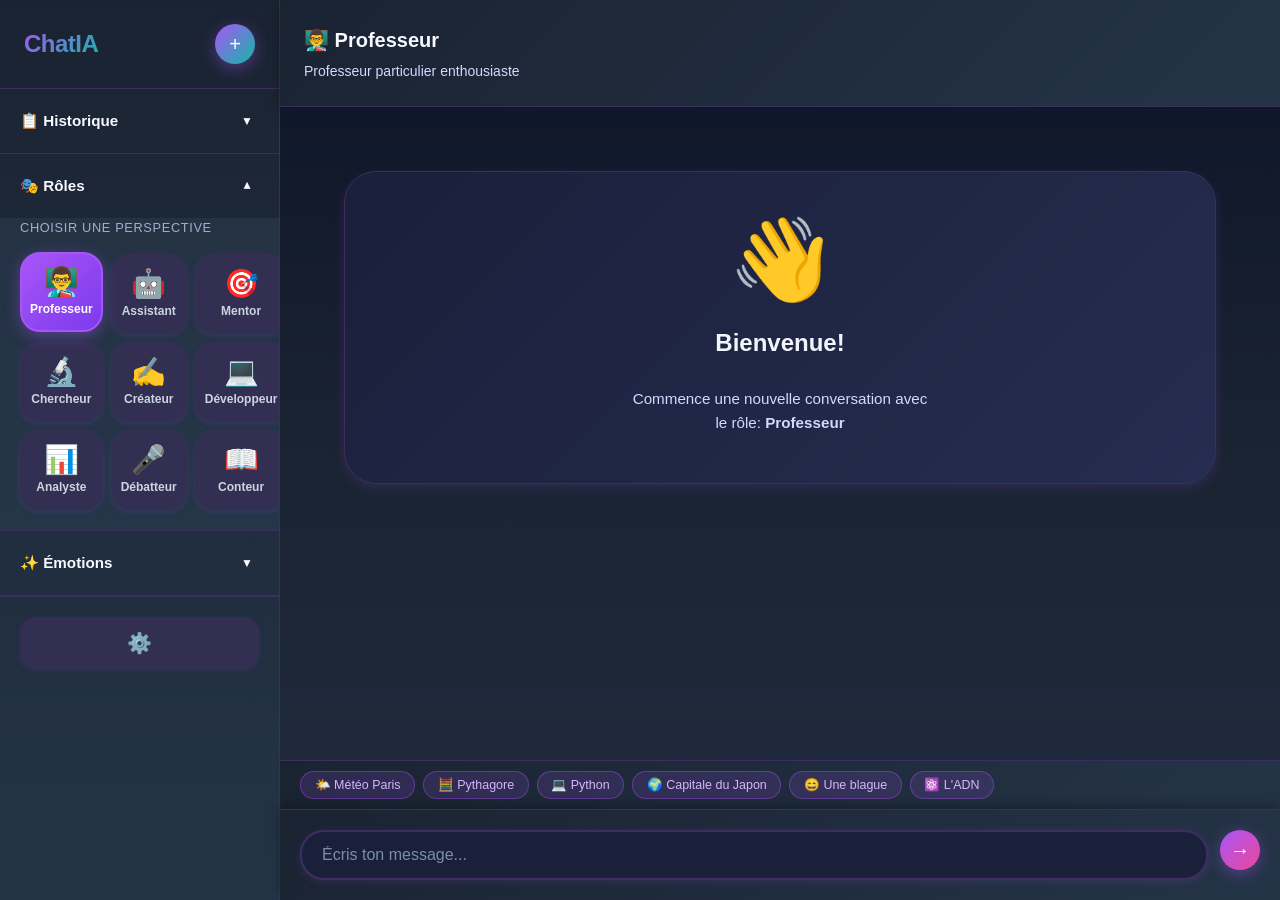
==== commit e3f35ff3: "Upgrade: Design vivant et arrondi avec message "Reboot Conseil IA" ## Améliorations  ✨ **Design rafr" ====
--- a/index.html
+++ b/index.html
@@ -163,9 +163,9 @@
       <!-- Zone Messages -->
       <div class="chat-messages" id="chat-messages">
         <div class="message-welcome">
-          <div class="welcome-icon">👋</div>
-          <h3>Bienvenue!</h3>
-          <p id="welcome-text">Sélectionnez un rôle et commencez à discuter</p>
+          <div class="welcome-icon">🚀</div>
+          <h3>Reboot Conseil IA</h3>
+          <p id="welcome-text">Sélectionnez un rôle et commencez votre conversation</p>
         </div>
       </div>
 
--- a/styles.css
+++ b/styles.css
@@ -3,40 +3,40 @@
    ═══════════════════════════════════════════════════════════════════════════ */
 
 :root {
-  --primary: #3b82f6;
-  --primary-dark: #1e40af;
-  --primary-light: #60a5fa;
-  --secondary: #06b6d4;
-  --accent: #f97316;
-  --success: #10b981;
+  --primary: #a855f7;
+  --primary-dark: #7c3aed;
+  --primary-light: #d8b4fe;
+  --secondary: #14b8a6;
+  --accent: #ec4899;
+  --success: #84cc16;
   --warning: #f59e0b;
   --error: #ef4444;
 
-  /* Dark Mode - Sombre & Moderne */
-  --bg-primary: #0f172a;
-  --bg-secondary: #1a2332;
-  --bg-tertiary: #243447;
-  --bg-light: #2d3e52;
-  --bg-dark: #0a0f1a;
-
-  --text-primary: #f1f5f9;
-  --text-secondary: #cbd5e1;
-  --text-light: #94a3b8;
+  /* Dark Mode - Vibrant & Moderne */
+  --bg-primary: #0d0f23;
+  --bg-secondary: #1a1f3a;
+  --bg-tertiary: #252d50;
+  --bg-light: #332f52;
+  --bg-dark: #06080f;
+
+  --text-primary: #f8f9ff;
+  --text-secondary: #d4d8ff;
+  --text-light: #a8aacc;
   --text-invert: #ffffff;
 
-  --border: #334155;
-  --border-light: #475569;
-
-  --shadow-sm: 0 1px 3px 0 rgba(0, 0, 0, 0.3);
-  --shadow-md: 0 4px 12px 0 rgba(0, 0, 0, 0.4);
-  --shadow-lg: 0 10px 24px 0 rgba(0, 0, 0, 0.5);
-  --shadow-xl: 0 20px 40px 0 rgba(0, 0, 0, 0.6);
-
-  --radius-sm: 0.375rem;
-  --radius-md: 0.5rem;
-  --radius-lg: 0.75rem;
-  --radius-xl: 1rem;
-  --radius-2xl: 1.5rem;
+  --border: #3d2e5f;
+  --border-light: #5d4e7f;
+
+  --shadow-sm: 0 1px 3px 0 rgba(168, 85, 247, 0.15);
+  --shadow-md: 0 4px 12px 0 rgba(168, 85, 247, 0.2);
+  --shadow-lg: 0 10px 24px 0 rgba(168, 85, 247, 0.25);
+  --shadow-xl: 0 20px 40px 0 rgba(168, 85, 247, 0.3);
+
+  --radius-sm: 0.5rem;
+  --radius-md: 0.75rem;
+  --radius-lg: 1rem;
+  --radius-xl: 1.25rem;
+  --radius-2xl: 2rem;
 
   --transition: all 0.3s cubic-bezier(0.4, 0, 0.2, 1);
   --transition-fast: all 0.15s ease;
@@ -60,12 +60,14 @@
   font-family: -apple-system, BlinkMacSystemFont, 'Segoe UI', 'Roboto', 'Oxygen',
     'Ubuntu', 'Cantarell', 'Fira Sans', 'Droid Sans', 'Helvetica Neue',
     sans-serif;
-  background: linear-gradient(135deg, #0f172a 0%, #1a2332 50%, #243447 100%);
+  background: linear-gradient(135deg, #0d0f23 0%, #1a1f3a 50%, #252d50 100%);
   color: var(--text-primary);
   line-height: 1.6;
   -webkit-font-smoothing: antialiased;
   -moz-osx-font-smoothing: grayscale;
-  min-height: 100vh;
+  height: 100vh;
+  width: 100vw;
+  overflow: hidden;
 }
 
 button {
@@ -141,14 +143,14 @@
   width: 2.5rem;
   height: 2.5rem;
   border-radius: 50%;
-  background: linear-gradient(135deg, var(--primary) 0%, var(--primary-light) 100%);
+  background: linear-gradient(135deg, var(--primary) 0%, var(--secondary) 100%);
   color: var(--text-invert);
   display: flex;
   align-items: center;
   justify-content: center;
   font-size: 1.25rem;
   transition: var(--transition-fast);
-  box-shadow: 0 4px 15px rgba(59, 130, 246, 0.3);
+  box-shadow: 0 4px 15px rgba(168, 85, 247, 0.4);
   border: none;
   cursor: pointer;
 }
@@ -196,32 +198,32 @@
 
 .historique-item {
   padding: 0.75rem;
-  background-color: #2d3e52;
+  background-color: #332f52;
   border: 1px solid transparent;
-  border-radius: var(--radius-md);
+  border-radius: var(--radius-lg);
   cursor: pointer;
   transition: var(--transition-fast);
   font-size: 0.875rem;
-  color: #cbd5e1;
+  color: #d4d8ff;
   white-space: nowrap;
   overflow: hidden;
   text-overflow: ellipsis;
-  box-shadow: 0 2px 6px rgba(0, 0, 0, 0.2);
+  box-shadow: 0 2px 6px rgba(168, 85, 247, 0.1);
 }
 
 .historique-item:hover {
-  background-color: #3f4f63;
-  color: #f1f5f9;
-  border-color: #3b82f6;
+  background-color: #3d3a50;
+  color: #f8f9ff;
+  border-color: #a855f7;
   transform: translateX(2px);
-  box-shadow: 0 4px 8px rgba(59, 130, 246, 0.2);
+  box-shadow: 0 4px 8px rgba(168, 85, 247, 0.2);
 }
 
 .historique-item.active {
-  background: linear-gradient(135deg, #2563eb 0%, #3b82f6 100%);
+  background: linear-gradient(135deg, #a855f7 0%, #7c3aed 100%);
   color: #ffffff;
-  border-color: #3b82f6;
-  box-shadow: 0 4px 12px rgba(59, 130, 246, 0.3);
+  border-color: #a855f7;
+  box-shadow: 0 4px 12px rgba(168, 85, 247, 0.3);
   font-weight: 600;
 }
 
@@ -237,29 +239,29 @@
   align-items: center;
   gap: 0.75rem;
   padding: 0.875rem 1.125rem;
-  background-color: #2d3e52;
+  background-color: #332f52;
   border: 2px solid transparent;
   border-radius: var(--radius-lg);
   transition: var(--transition-fast);
   cursor: pointer;
   text-align: left;
-  color: #cbd5e1;
-  box-shadow: 0 2px 6px rgba(0, 0, 0, 0.2);
+  color: #d4d8ff;
+  box-shadow: 0 2px 6px rgba(168, 85, 247, 0.1);
 }
 
 .role-btn:hover {
-  background-color: #3f4f63;
-  border-color: #3b82f6;
-  color: #f1f5f9;
+  background-color: #3d3a50;
+  border-color: #a855f7;
+  color: #f8f9ff;
   transform: translateY(-1px);
-  box-shadow: 0 4px 12px rgba(59, 130, 246, 0.2);
+  box-shadow: 0 4px 12px rgba(168, 85, 247, 0.2);
 }
 
 .role-btn.active {
-  background: linear-gradient(135deg, #2563eb 0%, #3b82f6 100%);
-  border-color: #3b82f6;
+  background: linear-gradient(135deg, #a855f7 0%, #7c3aed 100%);
+  border-color: #a855f7;
   color: #ffffff;
-  box-shadow: 0 4px 15px rgba(59, 130, 246, 0.4);
+  box-shadow: 0 4px 15px rgba(168, 85, 247, 0.4);
   transform: translateY(-1px);
 }
 
@@ -284,19 +286,19 @@
 .btn-config {
   width: 100%;
   padding: 0.75rem;
-  background-color: #2d3e52;
+  background-color: #332f52;
   border: 2px solid transparent;
   border-radius: var(--radius-lg);
   font-size: 1.25rem;
   transition: var(--transition-fast);
-  box-shadow: 0 2px 6px rgba(0, 0, 0, 0.2);
+  box-shadow: 0 2px 6px rgba(168, 85, 247, 0.1);
   cursor: pointer;
-  color: #cbd5e1;
+  color: #d4d8ff;
 }
 
 .btn-config:hover {
-  background-color: #3f4f63;
-  border-color: #3b82f6;
+  background-color: #3d3a50;
+  border-color: #a855f7;
   transform: translateY(-1px);
 }
 
@@ -345,7 +347,7 @@
 }
 
 .accordion-header:hover {
-  background-color: rgba(59, 130, 246, 0.1);
+  background-color: rgba(168, 85, 247, 0.1);
   color: var(--primary-light);
 }
 
@@ -447,26 +449,26 @@
   justify-content: center;
   gap: 0.375rem;
   padding: 0.75rem 0.5rem;
-  background-color: #2d3e52;
+  background-color: #332f52;
   border: 2px solid transparent;
-  border-radius: var(--radius-lg);
+  border-radius: var(--radius-xl);
   cursor: pointer;
   transition: var(--transition-fast);
-  box-shadow: 0 2px 6px rgba(0, 0, 0, 0.2);
+  box-shadow: 0 2px 6px rgba(168, 85, 247, 0.15);
   min-height: 80px;
 }
 
 .role-btn-compact:hover {
-  background-color: #3f4f63;
+  background-color: #3d3a50;
   border-color: var(--primary-light);
   transform: translateY(-2px);
-  box-shadow: 0 4px 12px rgba(59, 130, 246, 0.2);
+  box-shadow: 0 4px 12px rgba(168, 85, 247, 0.2);
 }
 
 .role-btn-compact.active {
-  background: linear-gradient(135deg, #2563eb 0%, #3b82f6 100%);
-  border-color: #3b82f6;
-  box-shadow: 0 4px 15px rgba(59, 130, 246, 0.4);
+  background: linear-gradient(135deg, #a855f7 0%, #7c3aed 100%);
+  border-color: #a855f7;
+  box-shadow: 0 4px 15px rgba(168, 85, 247, 0.4);
   transform: translateY(-2px);
 }
 
@@ -507,26 +509,26 @@
   justify-content: center;
   gap: 0.375rem;
   padding: 0.75rem 0.5rem;
-  background-color: #2d3e52;
+  background-color: #332f52;
   border: 2px solid transparent;
-  border-radius: var(--radius-lg);
+  border-radius: var(--radius-xl);
   cursor: pointer;
   transition: var(--transition-fast);
-  box-shadow: 0 2px 6px rgba(0, 0, 0, 0.2);
+  box-shadow: 0 2px 6px rgba(168, 85, 247, 0.15);
   min-height: 75px;
 }
 
 .personality-btn-compact:hover {
-  background-color: #3f4f63;
-  border-color: #10b981;
+  background-color: #3d3a50;
+  border-color: #14b8a6;
   transform: translateY(-2px);
-  box-shadow: 0 4px 12px rgba(16, 185, 129, 0.2);
+  box-shadow: 0 4px 12px rgba(20, 184, 166, 0.2);
 }
 
 .personality-btn-compact.active {
-  background: linear-gradient(135deg, #059669 0%, #10b981 100%);
-  border-color: #10b981;
-  box-shadow: 0 4px 15px rgba(16, 185, 129, 0.4);
+  background: linear-gradient(135deg, #14b8a6 0%, #06d6a0 100%);
+  border-color: #14b8a6;
+  box-shadow: 0 4px 15px rgba(20, 184, 166, 0.4);
   transform: translateY(-2px);
 }
 
@@ -547,9 +549,6 @@
 .personality-btn-compact.active .label {
   color: #ffffff;
 }
-  box-shadow: 0 4px 12px rgba(59, 130, 246, 0.2);
-  color: #f1f5f9;
-}
 
 /* ═══════════════════════════════════════════════════════════════════════════
    CHAT CONTAINER
@@ -631,12 +630,12 @@
   text-align: center;
   gap: 1.5rem;
   padding: 3rem 2rem;
-  color: #cbd5e1;
-  background: linear-gradient(135deg, #1a2f45 0%, #243447 100%);
-  border-radius: var(--radius-xl);
+  color: #d4d8ff;
+  background: linear-gradient(135deg, #1a1f3a 0%, #252d50 100%);
+  border-radius: var(--radius-2xl);
   margin: 2rem;
-  border: 1px solid #3f4f63;
-  box-shadow: 0 4px 12px rgba(59, 130, 246, 0.15);
+  border: 1px solid #3d2e5f;
+  box-shadow: 0 4px 12px rgba(168, 85, 247, 0.15);
 }
 
 .welcome-icon {
@@ -687,10 +686,10 @@
 }
 
 .message.user .message-content {
-  background: linear-gradient(135deg, #2563eb 0%, #3b82f6 100%);
+  background: linear-gradient(135deg, #a855f7 0%, #ec4899 100%);
   color: #ffffff;
-  border-radius: var(--radius-2xl) var(--radius-2xl) var(--radius-sm) var(--radius-2xl);
-  box-shadow: 0 8px 24px rgba(37, 99, 235, 0.35);
+  border-radius: var(--radius-2xl) var(--radius-2xl) var(--radius-md) var(--radius-2xl);
+  box-shadow: 0 8px 24px rgba(168, 85, 247, 0.4);
 }
 
 .message.bot {
@@ -698,11 +697,11 @@
 }
 
 .message.bot .message-content {
-  background-color: #2d3e52;
-  color: #f1f5f9;
-  border-radius: var(--radius-2xl) var(--radius-2xl) var(--radius-2xl) var(--radius-sm);
-  box-shadow: 0 4px 12px rgba(0, 0, 0, 0.4);
-  border: 1px solid #3f4f63;
+  background: linear-gradient(135deg, #252d50 0%, #332f52 100%);
+  color: #f8f9ff;
+  border-radius: var(--radius-2xl) var(--radius-2xl) var(--radius-2xl) var(--radius-md);
+  box-shadow: 0 4px 12px rgba(168, 85, 247, 0.15);
+  border: 1px solid #3d2e5f;
 }
 
 .message-avatar {
@@ -782,11 +781,11 @@
   display: flex;
   gap: 0.4rem;
   padding: 1rem 1.25rem;
-  background-color: #2d3e52;
+  background: linear-gradient(135deg, #252d50 0%, #332f52 100%);
   border-radius: var(--radius-2xl);
   width: fit-content;
-  box-shadow: 0 4px 12px rgba(0, 0, 0, 0.3);
-  border: 1px solid #3f4f63;
+  box-shadow: 0 4px 12px rgba(168, 85, 247, 0.15);
+  border: 1px solid #3d2e5f;
 }
 
 .typing-dot {
@@ -845,10 +844,10 @@
 
 .chip {
   padding: 0.35rem 0.85rem;
-  background: rgba(59, 130, 246, 0.12);
-  border: 1px solid rgba(59, 130, 246, 0.3);
-  border-radius: var(--radius-full);
-  color: #93c5fd;
+  background: rgba(168, 85, 247, 0.15);
+  border: 1px solid rgba(168, 85, 247, 0.4);
+  border-radius: 1.5rem;
+  color: #d8b4fe;
   font-size: 0.78rem;
   cursor: pointer;
   transition: var(--transition-fast);
@@ -856,7 +855,7 @@
 }
 
 .chip:hover {
-  background: rgba(59, 130, 246, 0.25);
+  background: rgba(168, 85, 247, 0.25);
   border-color: var(--primary);
   color: var(--text-primary);
   transform: translateY(-1px);
@@ -876,20 +875,20 @@
 .chat-input {
   flex: 1;
   padding: 0.875rem 1.25rem;
-  background-color: #1a2f45;
-  border: 2px solid #3f4f63;
-  border-radius: var(--radius-full);
+  background-color: #1a1f3a;
+  border: 2px solid #3d2e5f;
+  border-radius: 1.5rem;
   font-size: 1rem;
-  color: #f1f5f9;
+  color: #f8f9ff;
   transition: var(--transition-fast);
   outline: none;
-  box-shadow: 0 2px 8px rgba(0, 0, 0, 0.3);
+  box-shadow: 0 2px 8px rgba(168, 85, 247, 0.15);
 }
 
 .chat-input:focus {
-  border-color: #3b82f6;
-  background-color: #22334a;
-  box-shadow: 0 0 0 3px rgba(59, 130, 246, 0.25);
+  border-color: #a855f7;
+  background-color: #252d50;
+  box-shadow: 0 0 0 3px rgba(168, 85, 247, 0.25);
 }
 
 .chat-input::placeholder {
@@ -899,7 +898,7 @@
 .btn-send {
   width: 2.75rem;
   height: 2.75rem;
-  background: linear-gradient(135deg, var(--primary) 0%, var(--secondary) 100%);
+  background: linear-gradient(135deg, var(--primary) 0%, var(--accent) 100%);
   color: var(--text-invert);
   border-radius: 50%;
   display: flex;
@@ -907,7 +906,7 @@
   justify-content: center;
   font-size: 1.25rem;
   transition: var(--transition-fast);
-  box-shadow: 0 4px 15px rgba(59, 130, 246, 0.35);
+  box-shadow: 0 4px 15px rgba(168, 85, 247, 0.4);
   flex-shrink: 0;
   border: none;
   cursor: pointer;
@@ -998,20 +997,20 @@
 .btn-close {
   width: 2.25rem;
   height: 2.25rem;
-  background-color: #3f4f63;
+  background-color: #3d3a50;
   border-radius: 50%;
   display: flex;
   align-items: center;
   justify-content: center;
   font-size: 1.25rem;
   transition: var(--transition-fast);
-  color: #cbd5e1;
+  color: #d4d8ff;
   cursor: pointer;
   border: none;
 }
 
 .btn-close:hover {
-  background-color: #dc2626;
+  background-color: #ec4899;
   color: #ffffff;
 }
 
@@ -1036,19 +1035,19 @@
 
 .config-group input {
   padding: 0.75rem;
-  border: 2px solid #3f4f63;
-  border-radius: var(--radius-md);
-  background-color: #1a2f45;
-  color: #f1f5f9;
+  border: 2px solid #3d2e5f;
+  border-radius: var(--radius-lg);
+  background-color: #1a1f3a;
+  color: #f8f9ff;
   transition: var(--transition-fast);
   outline: none;
-  box-shadow: 0 2px 6px rgba(0, 0, 0, 0.2);
+  box-shadow: 0 2px 6px rgba(168, 85, 247, 0.1);
 }
 
 .config-group input:focus {
-  border-color: #3b82f6;
-  box-shadow: 0 4px 12px rgba(59, 130, 246, 0.3);
-  background-color: #22334a;
+  border-color: #a855f7;
+  box-shadow: 0 4px 12px rgba(168, 85, 247, 0.3);
+  background-color: #252d50;
 }
 
 .config-group small {
@@ -1075,28 +1074,28 @@
 }
 
 .btn-primary {
-  background: linear-gradient(135deg, var(--primary) 0%, var(--secondary) 100%);
+  background: linear-gradient(135deg, var(--primary) 0%, var(--accent) 100%);
   color: var(--text-invert);
-  box-shadow: 0 4px 15px rgba(59, 130, 246, 0.3);
+  box-shadow: 0 4px 15px rgba(168, 85, 247, 0.3);
 }
 
 .btn-primary:hover {
   transform: translateY(-2px);
-  box-shadow: 0 8px 25px rgba(59, 130, 246, 0.4);
+  box-shadow: 0 8px 25px rgba(168, 85, 247, 0.4);
 }
 
 .btn-secondary {
-  background-color: #3f4f63;
-  color: #f1f5f9;
-  border: 2px solid #3f4f63;
-  box-shadow: 0 2px 6px rgba(0, 0, 0, 0.2);
+  background-color: #3d3a50;
+  color: #f8f9ff;
+  border: 2px solid #3d3a50;
+  box-shadow: 0 2px 6px rgba(168, 85, 247, 0.1);
 }
 
 .btn-secondary:hover {
-  background-color: #4f5f73;
-  border-color: #3b82f6;
+  background-color: #4a4460;
+  border-color: #a855f7;
   transform: translateY(-1px);
-  box-shadow: 0 4px 12px rgba(59, 130, 246, 0.2);
+  box-shadow: 0 4px 12px rgba(168, 85, 247, 0.2);
 }
 
 .config-message {
@@ -1319,332 +1318,5 @@
 }
 
 /* ═══════════════════════════════════════════════════════════════════════════
-   PAGE D'ACCUEIL - HOME PAGE
+   CODE NETTOYÉ - Sections de home page supprimées (non utilisées)
    ═══════════════════════════════════════════════════════════════════════════ */
-
-.home-page {
-  overflow-x: hidden;
-}
-
-.home-container {
-  display: flex;
-  flex-direction: column;
-  min-height: 100vh;
-}
-
-/* Navigation */
-.home-nav {
-  background: linear-gradient(135deg, #1a2332 0%, #243447 100%);
-  border-bottom: 1px solid var(--border);
-  position: sticky;
-  top: 0;
-  z-index: 100;
-  box-shadow: 0 4px 12px rgba(0, 0, 0, 0.4);
-}
-
-.nav-content {
-  max-width: 1400px;
-  margin: 0 auto;
-  padding: 1.5rem 2rem;
-  display: flex;
-  align-items: center;
-  justify-content: space-between;
-}
-
-.nav-logo {
-  font-size: 1.5rem;
-  font-weight: 700;
-  background: linear-gradient(135deg, var(--primary) 0%, var(--secondary) 100%);
-  -webkit-background-clip: text;
-  -webkit-text-fill-color: transparent;
-  background-clip: text;
-  margin: 0;
-  letter-spacing: -0.5px;
-}
-
-.nav-buttons {
-  display: flex;
-  gap: 1rem;
-  align-items: center;
-}
-
-/* Hero Section */
-.hero {
-  max-width: 1400px;
-  margin: 0 auto;
-  width: 100%;
-  padding: 6rem 2rem;
-  display: grid;
-  grid-template-columns: 1fr 1fr;
-  gap: 4rem;
-  align-items: center;
-}
-
-.hero-content {
-  display: flex;
-  flex-direction: column;
-  gap: 2rem;
-}
-
-.hero-title {
-  font-size: 3.5rem;
-  font-weight: 800;
-  line-height: 1.2;
-  background: linear-gradient(135deg, var(--primary) 0%, var(--secondary) 100%);
-  -webkit-background-clip: text;
-  -webkit-text-fill-color: transparent;
-  background-clip: text;
-}
-
-.hero-subtitle {
-  font-size: 1.25rem;
-  color: var(--text-secondary);
-  line-height: 1.6;
-}
-
-.btn-large {
-  padding: 1rem 2.5rem !important;
-  font-size: 1.125rem;
-  width: fit-content;
-}
-
-.hero-visual {
-  display: flex;
-  align-items: center;
-  justify-content: center;
-  height: 400px;
-}
-
-.visual-element {
-  width: 100%;
-  max-width: 350px;
-  height: 350px;
-  background: linear-gradient(135deg, rgba(59, 130, 246, 0.2) 0%, rgba(6, 182, 212, 0.2) 100%);
-  border-radius: 50%;
-  animation: float 6s ease-in-out infinite;
-  box-shadow: 0 0 60px rgba(59, 130, 246, 0.1);
-}
-
-@keyframes float {
-  0%, 100% { transform: translateY(0px); }
-  50% { transform: translateY(-30px); }
-}
-
-/* Sections */
-.section {
-  max-width: 1400px;
-  margin: 0 auto;
-  width: 100%;
-  padding: 5rem 2rem;
-  border-top: 1px solid var(--border);
-}
-
-.section-header {
-  text-align: center;
-  margin-bottom: 4rem;
-}
-
-.section-header h2 {
-  font-size: 2.5rem;
-  font-weight: 700;
-  margin-bottom: 1rem;
-  background: linear-gradient(135deg, var(--primary) 0%, var(--secondary) 100%);
-  -webkit-background-clip: text;
-  -webkit-text-fill-color: transparent;
-  background-clip: text;
-}
-
-.section-header p {
-  font-size: 1.125rem;
-  color: var(--text-secondary);
-}
-
-/* Grilles de Rôles et Personnalités */
-.roles-grid,
-.personalities-grid,
-.features-grid {
-  display: grid;
-  grid-template-columns: repeat(auto-fit, minmax(320px, 1fr));
-  gap: 2rem;
-}
-
-/* Cartes de Rôles */
-.role-card,
-.personality-card,
-.feature-item {
-  background: linear-gradient(135deg, #1a2332 0%, #243447 50%, #1a2332 100%);
-  border: 1px solid var(--border);
-  border-radius: var(--radius-xl);
-  padding: 2rem;
-  transition: var(--transition);
-  cursor: pointer;
-}
-
-.role-card:hover,
-.personality-card:hover,
-.feature-item:hover {
-  border-color: var(--primary);
-  transform: translateY(-4px);
-  box-shadow: 0 8px 24px rgba(59, 130, 246, 0.2);
-}
-
-.role-card-icon,
-.personality-icon,
-.feature-icon {
-  font-size: 3rem;
-  line-height: 1;
-  display: block;
-  margin-bottom: 1rem;
-}
-
-.role-card h3,
-.personality-card h3,
-.feature-item h3 {
-  font-size: 1.5rem;
-  margin-bottom: 1rem;
-  color: var(--text-primary);
-}
-
-.role-card p,
-.personality-card p,
-.feature-item p {
-  color: var(--text-secondary);
-  line-height: 1.6;
-  margin-bottom: 1.5rem;
-}
-
-.role-tags,
-.personality-traits {
-  display: flex;
-  flex-wrap: wrap;
-  gap: 0.5rem;
-}
-
-.tag,
-.trait {
-  display: inline-block;
-  padding: 0.5rem 1rem;
-  background-color: rgba(59, 130, 246, 0.1);
-  border: 1px solid rgba(59, 130, 246, 0.3);
-  border-radius: var(--radius-full);
-  font-size: 0.875rem;
-  color: var(--primary-light);
-}
-
-/* Étapes Comment ça marche */
-.steps-grid {
-  display: grid;
-  grid-template-columns: repeat(auto-fit, minmax(250px, 1fr));
-  gap: 2rem;
-}
-
-.step {
-  text-align: center;
-  padding: 2rem;
-  background: linear-gradient(135deg, #1a2332 0%, #243447 100%);
-  border: 1px solid var(--border);
-  border-radius: var(--radius-xl);
-  transition: var(--transition);
-}
-
-.step:hover {
-  border-color: var(--primary);
-  transform: translateY(-4px);
-  box-shadow: 0 8px 24px rgba(59, 130, 246, 0.2);
-}
-
-.step-number {
-  display: inline-flex;
-  align-items: center;
-  justify-content: center;
-  width: 50px;
-  height: 50px;
-  background: linear-gradient(135deg, var(--primary) 0%, var(--primary-light) 100%);
-  border-radius: 50%;
-  font-size: 1.5rem;
-  font-weight: 700;
-  color: white;
-  margin-bottom: 1rem;
-}
-
-.step h3 {
-  font-size: 1.25rem;
-  margin-bottom: 0.75rem;
-}
-
-.step p {
-  color: var(--text-secondary);
-  font-size: 0.95rem;
-}
-
-/* Footer */
-.home-footer {
-  background: linear-gradient(135deg, #1a2332 0%, #243447 100%);
-  border-top: 1px solid var(--border);
-  margin-top: auto;
-  padding: 3rem 2rem;
-  text-align: center;
-}
-
-.footer-content {
-  max-width: 1400px;
-  margin: 0 auto;
-}
-
-.footer-content p {
-  color: var(--text-secondary);
-  margin-bottom: 1rem;
-}
-
-.footer-links {
-  display: flex;
-  justify-content: center;
-  gap: 2rem;
-  flex-wrap: wrap;
-}
-
-.footer-links a {
-  color: var(--primary);
-  transition: var(--transition-fast);
-}
-
-.footer-links a:hover {
-  color: var(--primary-light);
-  transform: translateY(-2px);
-  text-decoration: none;
-}
-
-/* Responsive */
-@media (max-width: 768px) {
-  .hero {
-    grid-template-columns: 1fr;
-    padding: 3rem 1rem;
-  }
-
-  .hero-title {
-    font-size: 2.5rem;
-  }
-
-  .hero-visual {
-    height: 250px;
-  }
-
-  .visual-element {
-    max-width: 200px;
-    height: 200px;
-  }
-
-  .section {
-    padding: 3rem 1rem;
-  }
-
-  .section-header h2 {
-    font-size: 2rem;
-  }
-
-  .roles-grid,
-  .personalities-grid,
-  .features-grid {
-    grid-template-columns: 1fr;
-  }
-}
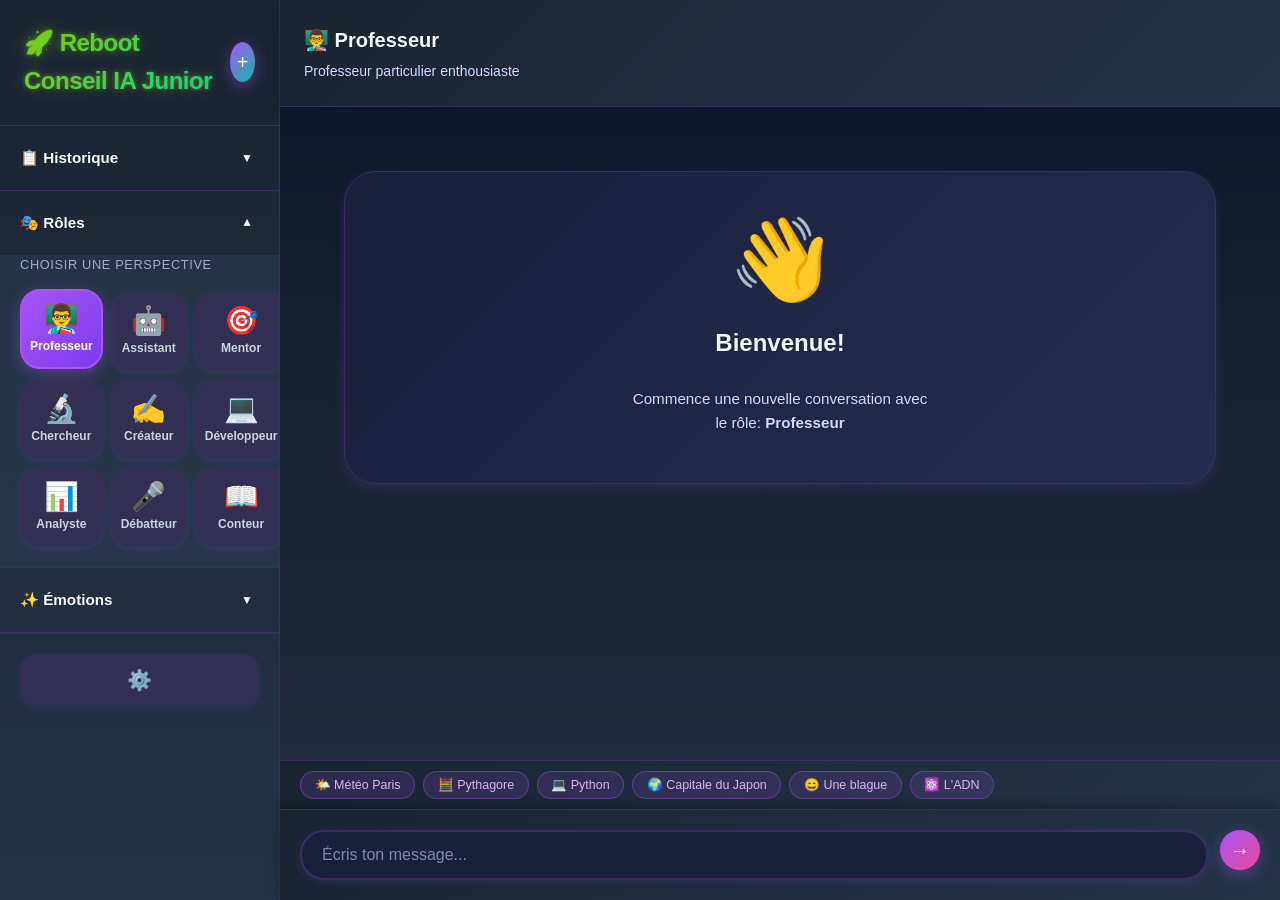
==== commit b3d78108: "Branding: Rebrand to "Reboot Conseil IA Junior" avec couleurs vives ## Changements  ✨ **Nouveau nom " ====
--- a/index.html
+++ b/index.html
@@ -14,7 +14,7 @@
     <aside class="sidebar">
       <!-- Header Sidebar -->
       <div class="sidebar-header">
-        <h1 class="app-title">ChatIA</h1>
+        <h1 class="app-title">🚀 Reboot Conseil IA Junior</h1>
         <button class="btn-new-chat" id="btn-new-chat" title="Nouvelle conversation">
           <span class="icon">+</span>
         </button>
--- a/styles.css
+++ b/styles.css
@@ -131,12 +131,14 @@
 .app-title {
   font-size: 1.5rem;
   font-weight: 700;
-  background: linear-gradient(135deg, var(--primary) 0%, var(--secondary) 100%);
+  background: linear-gradient(135deg, #84cc16 0%, #06d6a0 100%);
   -webkit-background-clip: text;
   -webkit-text-fill-color: transparent;
   background-clip: text;
   margin: 0;
   letter-spacing: -0.5px;
+  text-shadow: 0 0 20px rgba(132, 204, 22, 0.3);
+  filter: drop-shadow(0 0 2px rgba(132, 204, 22, 0.5));
 }
 
 .btn-new-chat {
@@ -196,7 +198,15 @@
   min-height: 0;
 }
 
+.historique-item-container {
+  display: flex;
+  gap: 0.5rem;
+  align-items: center;
+  transition: var(--transition-fast);
+}
+
 .historique-item {
+  flex: 1;
   padding: 0.75rem;
   background-color: #332f52;
   border: 1px solid transparent;
@@ -209,13 +219,43 @@
   overflow: hidden;
   text-overflow: ellipsis;
   box-shadow: 0 2px 6px rgba(168, 85, 247, 0.1);
-}
-
-.historique-item:hover {
+  text-align: left;
+}
+
+.historique-delete-btn {
+  flex-shrink: 0;
+  width: 2rem;
+  height: 2rem;
+  padding: 0;
+  background-color: rgba(239, 68, 68, 0.1);
+  border: 1px solid rgba(239, 68, 68, 0.3);
+  border-radius: var(--radius-lg);
+  color: #fca5a5;
+  font-size: 1.25rem;
+  font-weight: bold;
+  cursor: pointer;
+  transition: var(--transition-fast);
+  display: flex;
+  align-items: center;
+  justify-content: center;
+  line-height: 1;
+}
+
+.historique-delete-btn:hover {
+  background-color: rgba(239, 68, 68, 0.25);
+  border-color: #ef4444;
+  color: #fecaca;
+  transform: scale(1.1);
+}
+
+.historique-delete-btn:active {
+  transform: scale(0.95);
+}
+
+.historique-item-container:hover .historique-item {
   background-color: #3d3a50;
   color: #f8f9ff;
   border-color: #a855f7;
-  transform: translateX(2px);
   box-shadow: 0 4px 8px rgba(168, 85, 247, 0.2);
 }
 
@@ -225,6 +265,10 @@
   border-color: #a855f7;
   box-shadow: 0 4px 12px rgba(168, 85, 247, 0.3);
   font-weight: 600;
+}
+
+.historique-item-container:hover .historique-delete-btn {
+  opacity: 1;
 }
 
 /* ─── ROLES ─── */
